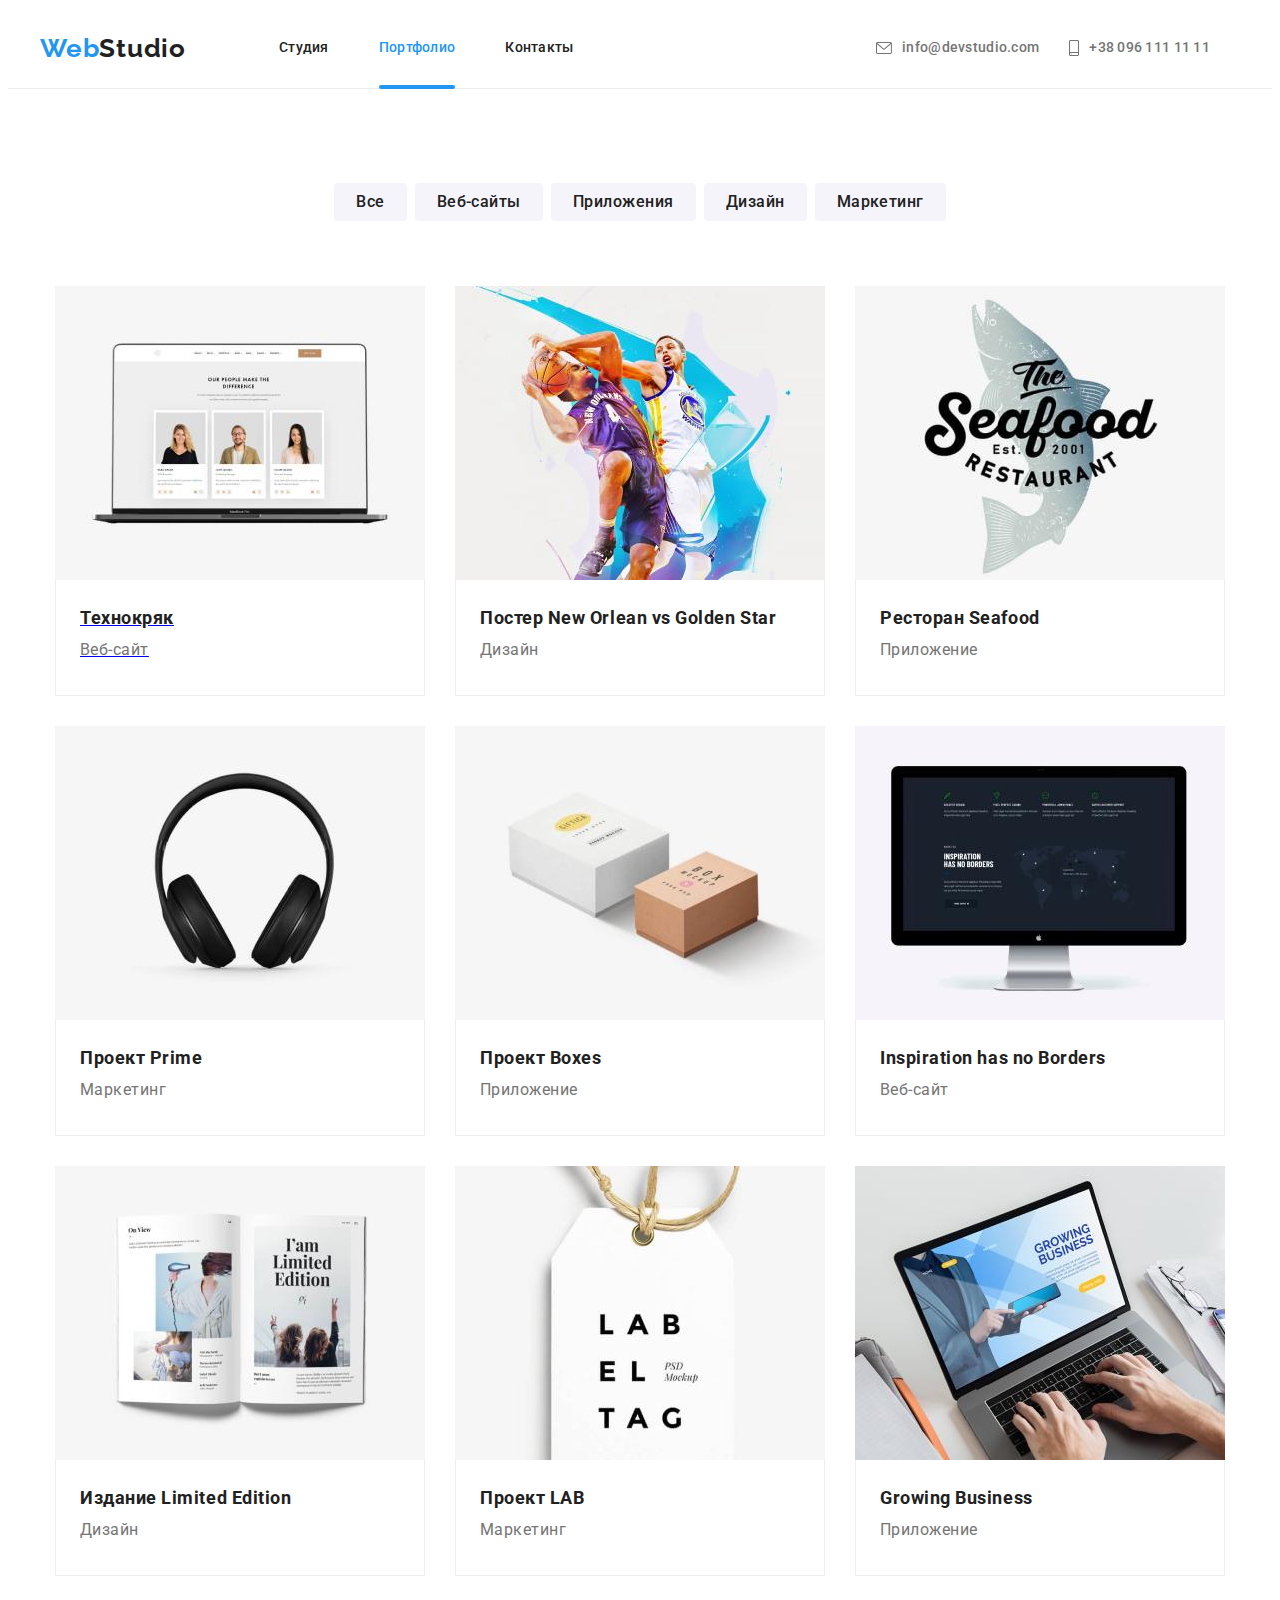
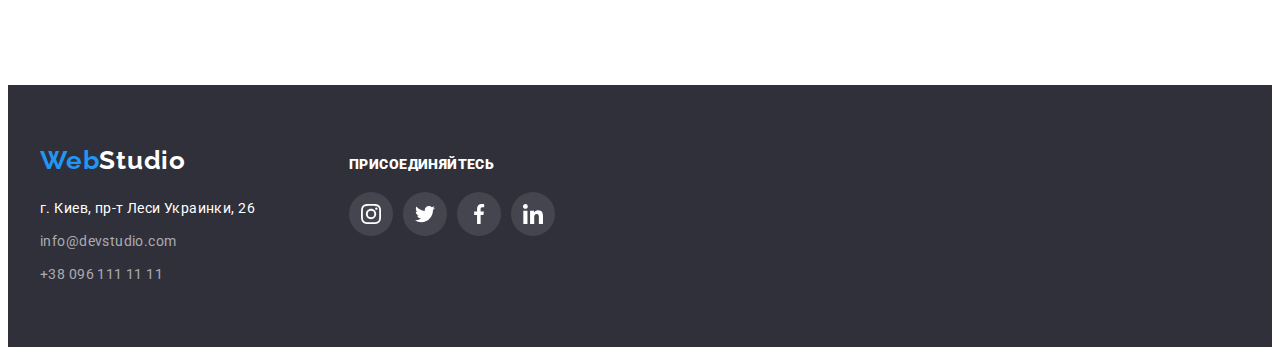
==== portfolio.html @ 059f2877 "Initial commit" ====
<!DOCTYPE html>
<html lang="ru">
  <head>
    <meta charset="UTF-8" />
    <meta http-equiv="X-UA-Compatible" content="IE=edge" />
    <meta name="viewport" content="width=device-width, initial-scale=1.0" />
    <title>WebStudio. Эффективные решения для Вашего бизнеса.</title>
    <!-- FONTS -->
    <link rel="preconnect" href="https://fonts.googleapis.com" />
    <link rel="preconnect" href="https://fonts.gstatic.com" crossorigin />
    <link
      href="https://fonts.googleapis.com/css2?family=Raleway:wght@700&family=Roboto:wght@400;500;700;900&display=swap"
      rel="stylesheet"
    />
    <!-- norm styles -->
    <link
      rel="stylesheet"
      href="https://cdnjs.cloudflare.com/ajax/libs/modern-normalize/1.1.0/modern-normalize.min.css"
      integrity="sha512-wpPYUAdjBVSE4KJnH1VR1HeZfpl1ub8YT/NKx4PuQ5NmX2tKuGu6U/JRp5y+Y8XG2tV+wKQpNHVUX03MfMFn9Q=="
      crossorigin="anonymous"
      referrerpolicy="no-referrer"
    />
    <!-- end norm styles -->
    <!-- styles -->
    <link href="styles.css" rel="stylesheet" />
  </head>
  <body>
    <!-- HEADER -->
    <header class="header-bord">
      <div class="container header-container">
        <nav class="header-container">
          <a class="link logo" href="index.html"
            >Web<span class="clr-logo-header">Studio</span></a
          >
          <ul class="list nav-header">
            <li class="header-nav-item">
              <a class="header-link link" href="index.html">Студия</a>
            </li>
            <li class="header-nav-item">
              <a class="current-link link" href="./portfolio.html">Портфолио</a>
            </li>
            <li class="header-nav-item">
              <a class="header-link link" href="">Контакты</a>
            </li>
          </ul>
        </nav>
        <ul class="list nav-header header-contakt-list">
          <li class="header-cont-item">
            <a
              class="header-link link header-contact-link"
              href="mailto:info@devstudio.com"
              ><svg class="head-cont-icon" width="16" height="12">
                <use href="./images/img-icons/icons.svg#icon-mail"></use></svg
              >info@devstudio.com</a
            >
          </li>
          <li class="header-cont-item">
            <a
              class="header-link link header-contact-link"
              href="tel:+380961111111"
              ><svg class="head-cont-icon" width="10" height="16">
                <use href="./images/img-icons/icons.svg#icon-tel"></use></svg
              >+38 096 111 11 11</a
            >
          </li>
        </ul>
      </div>
    </header>
    <!-- MAIN -->
    <main>
      <section class="section">
        <div class="container">
          <h1 hidden>Портфолио студии</h1>
          <ul class="list list-pfolio">
            <li class="list-pfolio-item">
              <button type="button" class="btn-pfolio btn-pfoliotxt">
                Все
              </button>
            </li>
            <li class="list-pfolio-item">
              <button type="button" class="btn-pfolio btn-pfoliotxt">
                Веб-сайты
              </button>
            </li>
            <li class="list-pfolio-item">
              <button type="button" class="btn-pfolio btn-pfoliotxt">
                Приложения
              </button>
            </li>
            <li class="list-pfolio-item">
              <button type="button" class="btn-pfolio btn-pfoliotxt">
                Дизайн
              </button>
            </li>
            <li class="list-pfolio-item">
              <button type="button" class="btn-pfolio btn-pfoliotxt">
                Маркетинг
              </button>
            </li>
          </ul>
          <ul class="list link card-set">
            <li class="card-set-item">
              <a class="pfolio-card" href="#">
                <div class="pfolio-card-thumb">
                  <img
                    src="./images/img-portfolio/img-port-1.jpg"
                    alt="Открытый ноутбук"
                    width="370"
                    height="294"
                  />
                  <div class="pfolio-card-overlay">
                    <p class="pfolio-card-overlay-txt">
                      Ресурс предлагает комплексные предложения с разным уровнем
                      функционала и сервисов. Все это позволит посетителю
                      получить исчерпывающие сведения о компании или частном
                      лице.
                    </p>
                  </div>
                </div>
                <div class="pfolio-card-txt">
                  <h2 class="pfolio-header">Технокряк</h2>
                  <p class="seconadry-txt">Веб-сайт</p>
                </div>
              </a>
            </li>
            <li class="card-set-item">
              <a class="pfolio-cardlink link" href="#"
                ><img
                  src="./images/img-portfolio/img-port-2.jpg"
                  alt="Баскетболисты"
                  width="370"
                  height="294"
                />
                <div class="pfolio-card-txt">
                  <h2 class="pfolio-header">
                    Постер New Orlean vs Golden Star
                  </h2>
                  <p class="seconadry-txt">Дизайн</p>
                </div></a
              >
            </li>
            <li class="card-set-item">
              <a class="pfolio-cardlink link" href="#"
                ><img
                  src="./images/img-portfolio/img-port-3.jpg"
                  alt="Логотип рыбного ресторана"
                  width="370"
                  height="294"
                />
                <div class="pfolio-card-txt">
                  <h2 class="pfolio-header">Ресторан Seafood</h2>
                  <p class="seconadry-txt">Приложение</p>
                </div></a
              >
            </li>
            <li class="card-set-item">
              <a class="pfolio-cardlink link" href="#"
                ><img
                  src="./images/img-portfolio/img-port-4.jpg"
                  alt="Наушники"
                  width="370"
                  height="294"
                />
                <div class="pfolio-card-txt">
                  <h2 class="pfolio-header">Проект Prime</h2>
                  <p class="seconadry-txt">Маркетинг</p>
                </div></a
              >
            </li>
            <li class="card-set-item">
              <a class="pfolio-cardlink link" href="#"
                ><img
                  src="./images/img-portfolio/img-port-5.jpg"
                  alt="Небольшие коробки"
                  width="370"
                  height="294"
                />
                <div class="pfolio-card-txt">
                  <h2 class="pfolio-header">Проект Boxes</h2>
                  <p class="seconadry-txt">Приложение</p>
                </div></a
              >
            </li>
            <li class="card-set-item">
              <a class="pfolio-cardlink link" href="#"
                ><img
                  src="./images/img-portfolio/img-port-6.jpg"
                  alt="Монитор"
                  width="370"
                  height="294"
                />
                <div class="pfolio-card-txt">
                  <h2 class="pfolio-header">Inspiration has no Borders</h2>
                  <p class="seconadry-txt">Веб-сайт</p>
                </div></a
              >
            </li>
            <li class="card-set-item">
              <a class="pfolio-cardlink link" href="#"
                ><img
                  src="./images/img-portfolio/img-port-7.jpg"
                  alt="Открытая книга"
                  width="370"
                  height="294"
                />
                <div class="pfolio-card-txt">
                  <h2 class="pfolio-header">Издание Limited Edition</h2>
                  <p class="seconadry-txt">Дизайн</p>
                </div></a
              >
            </li>
            <li class="card-set-item">
              <a class="pfolio-cardlink link" href="#"
                ><img
                  src="./images/img-portfolio/img-port-8.jpg"
                  alt="Лейба"
                  width="370"
                  height="294"
                />
                <div class="pfolio-card-txt">
                  <h2 class="pfolio-header">Проект LAB</h2>
                  <p class="seconadry-txt">Маркетинг</p>
                </div></a
              >
            </li>
            <li class="card-set-item">
              <a class="pfolio-cardlink link" href="#"
                ><img
                  src="./images/img-portfolio/img-port-9.jpg"
                  alt="Руки набирающие текст на клавиауре ноутбука"
                  width="370"
                  height="294"
                />
                <div class="pfolio-card-txt">
                  <h2 class="pfolio-header">Growing Business</h2>
                  <p class="seconadry-txt">Приложение</p>
                </div></a
              >
            </li>
          </ul>
        </div>
      </section>
    </main>
    <!-- FOOTER -->
    <footer class="footer">
      <div class="container-footer">
        <div class="footer-address">
          <a class="link logo" href="index.html"
            >Web<span class="clr-logo-footer">Studio</span></a
          >
          <address class="adress">
            <ul class="list">
              <li class="foot-item">
                <a
                  class="footer-linkadres link"
                  href="https://goo.gl/maps/7GUnQoi994wAS5BG8"
                  target="_blank"
                  rel="noopener noreferrer"
                  >г. Киев, пр-т Леси Украинки, 26</a
                >
              </li>
              <li class="foot-item">
                <a class="footer-linkcont link" href="mailto:info@devstudio.com"
                  >info@devstudio.com</a
                >
              </li>
              <li class="foot-item">
                <a class="footer-linkcont link" href="tel:+380961111111"
                  >+38 096 111 11 11</a
                >
              </li>
            </ul>
          </address>
        </div>
        <div>
          <p class="foot-title-join"><strong>присоединяйтесь</strong></p>
          <ul class="list social-media">
            <li class="social-media-footlist">
              <a
                class="social-media-footlink"
                href=""
                target="_blank"
                rel="noopener noreferrer"
                aria-label="instagram"
              >
                <svg class="social-media-icon" width="20" height="20">
                  <use href="./images/img-icons/icons.svg#icon-instagram"></use>
                </svg>
              </a>
            </li>
            <li class="social-media-footlist">
              <a
                class="social-media-footlink"
                href=""
                target="_blank"
                rel="noopener noreferrer"
                aria-label="twitter"
              >
                <svg class="social-media-icon" width="20" height="20">
                  <use href="./images/img-icons/icons.svg#icon-twitter"></use>
                </svg>
              </a>
            </li>
            <li class="social-media-footlist">
              <a
                class="social-media-footlink"
                href=""
                target="_blank"
                rel="noopener noreferrer"
                aria-label="facebook"
              >
                <svg class="social-media-icon" width="20" height="20">
                  <use href="./images/img-icons/icons.svg#icon-facebook"></use>
                </svg>
              </a>
            </li>
            <li class="social-media-footlist">
              <a
                class="social-media-footlink"
                href=""
                target="_blank"
                rel="noopener noreferrer"
                aria-label="linkedin"
              >
                <svg class="social-media-icon" width="20" height="20">
                  <use href="./images/img-icons/icons.svg#icon-linkedin"></use>
                </svg>
              </a>
            </li>
          </ul>
        </div>
      </div>
    </footer>
  </body>
</html>
---- styles.css ----
:root {
  /* fonts */
  --main-font: "Roboto";
  --secondary-font: "Raleway";
  /* text-colors */
  --brand-color: #2196f3;
  --main-textcolor: #757575;
  --header-textcolor: #212121;
  /* bg-colors */
  --main-bgcolor: #e5e5e5;
  --secondary-bgcolor: #2f303a;
  --add-color: #f5f4fa;
  --about-overlay-bg: rgba(47, 48, 58, 0.8);
  /* others */
  --white-clr: #ffffff;
  --items: 3;
  --indent: 30px;
  --borderclr: #eeeeee;
  --border-head-clr: #ececec;
  --brdr-logo-clients: #afb1b8;
  --transition-timing-func: cubic-bezier(0.4, 0, 0.2, 1);
}
body {
  font-family: var(--main-font), sans-serif;
  font-size: 14px;
  line-height: 1.71;
  letter-spacing: 0.03em;
  color: var(--main-textcolor);
}
/* common styles start */
.section {
  padding-bottom: 94px;
  padding-top: 94px;
}
.card-set {
  display: flex;
  flex-wrap: wrap;
  margin-left: 0;
  margin-right: 0;
}
.card-set-item {
  flex-basis: calc((100% - var(--indent) * var(--items)) / var(--items));
  margin: calc(var(--indent) / 2);
}
.container {
  width: 1200px;
  padding-left: 15px;
  padding-right: 15px;
  margin-left: auto;
  margin-right: auto;
}
.container-footer {
  display: flex;
  align-items: baseline;
  width: 1200px;
  padding-left: 15px;
  padding-right: 15px;
  margin-left: auto;
  margin-right: auto;
}
h1,
h2,
h3,
h4,
p {
  margin: 0;
}
img {
  display: block;
  max-width: 100%;
  height: auto;
}
.link {
  text-decoration: none;
}
.list {
  list-style: none;
  margin: 0;
  padding: 0;
}
/* common styles end */
/* header section */
.header-bord {
  border-bottom: 1px solid var(--border-head-clr);
}
.header-container {
  display: flex;
  align-items: center;
}
.nav-header {
  display: flex;
}
.header-nav-item {
  display: flex;
  align-items: center;
  position: relative;
}
.header-link {
  display: flex;
  align-items: center;
  padding: 32px 0 32px 0;
  font-weight: 500;
  font-size: 14px;
  line-height: 1.14;
  letter-spacing: 0.02em;
  color: var(--header-textcolor);
  transition: color 250ms var(--transition-timing-func);
}
.current-link {
  display: block;
  padding-top: 32px;
  padding-bottom: 32px;
  font-weight: 500;
  font-size: 14px;
  line-height: 1.14;
  letter-spacing: 0.02em;
  color: var(--brand-color);
  background-color: var(--white-clr);
  transition: color 250ms var(--transition-timing-func);
}
.current-link::after {
  content: "";
  position: absolute;
  left: 0;
  bottom: -1px;
  width: 100%;
  height: 4px;
  background: var(--brand-color);
  border-radius: 2px;
}
.header-link::after {
  content: "";
  position: absolute;
  left: 0;
  bottom: -1px;
  width: 100%;
  height: 4px;
  background: var(--brand-color);
  border-radius: 2px;
  opacity: 0;
  transition: color 250ms var(--transition-timing-func);
}
.header-link:hover::after,
.header-link:focus {
  color: var(--brand-color);
  opacity: 1;
  transition: color 250ms var(--transition-timing-func);
}
.header-contakt-list {
  display: flex;
  margin-left: auto;
}
.header-contact-link {
  color: var(--main-textcolor);
}
.header-nav-item:not(:last-child) {
  justify-content: center;
  margin-right: 50px;
}
.header-cont-item {
  display: flex;
  align-items: center;
  margin-right: 30px;
}
.head-cont-icon {
  fill: currentColor;
  margin-right: 10px;
}
.clr-logo-header {
  color: var(--header-textcolor);
}
.clr-logo-footer {
  color: var(--white-clr);
}
.overlay {
  max-width: 1600px;
  height: 600px;
  margin: 0 auto;
  background-image: linear-gradient(
      to right,
      rgba(47, 48, 58, 0.4),
      rgba(47, 48, 58, 0.4)
    ),
    url(./images/img-banner.jpg);
  background-repeat: no-repeat;
  background-size: cover;
  background-position: center;
}
.btn {
  cursor: pointer;
  background-color: var(--brand-color);
  color: var(--white-clr);
  box-shadow: 0px 4px 4px rgba(0, 0, 0, 0.15);
  border-radius: 4px;
  font-weight: 700;
  font-size: 16px;
  line-height: 1.88;
  letter-spacing: 0.06em;
  padding: 10px 32px;
  margin-top: 30px;
  border: none;
}
.banner-main {
  font-family: var(--main-font);
  padding-top: 200px;
  padding-bottom: 200px;
  text-align: center;
  background-color: var(--secondary-bgcolor);
}
.banner-title {
  font-family: var(--main-font);
  color: var(--add-color);
  margin: 0 auto;
  width: 696px;
  font-weight: 900;
  font-size: 44px;
  line-height: 1.36;
  letter-spacing: 0.06em;
  text-transform: uppercase;
}
.header-main {
  font-weight: 700;
  font-size: 36px;
  line-height: 1.16;
  text-align: center;
  letter-spacing: 0.03em;
  color: var(--header-textcolor);
  margin-bottom: 50px;
}
.header-secondary {
  font-weight: 700;
  font-size: 14px;
  line-height: 1.14;
  letter-spacing: 0.03em;
  text-transform: uppercase;
  color: var(--header-textcolor);
  margin-bottom: 10px;
}
.p-header-secondary {
  line-height: 1.71;
}
.card-team-item {
  margin-right: 30px;
  box-shadow: 0px 1px 3px rgba(0, 0, 0, 0.12), 0px 1px 1px rgba(0, 0, 0, 0.14),
    0px 2px 1px rgba(0, 0, 0, 0.2);
  border-radius: 0px 0px 4px 4px;
}
.card-team-item:nth-child(4n) {
  margin-right: 0;
}
.team-card {
  background-color: var(--white-clr);
  padding: 30px 0 30px 0;
  text-align: center;
}
.pfolio-card-txt {
  border: 1px solid var(--borderclr);
  border-top: none;
  padding: 20px 24px 20px 24px;
}
.name {
  font-weight: 500;
  font-size: 16px;
  line-height: 1.19;
  letter-spacing: 0.03em;
  color: var(--header-textcolor);
  margin-bottom: 10px;
}
.seconadry-txt {
  font-size: 16px;
  line-height: 1.19;
  letter-spacing: 0.03em;
  color: var(--main-textcolor);
  margin-bottom: 16px;
}
.pfolio-header {
  font-weight: 700;
  font-size: 18px;
  line-height: 2;
  letter-spacing: 0.03em;
  margin-bottom: 4px;
  color: var(--header-textcolor);
}
.cont-studio-skills {
  display: flex;
}
.skills-list {
  display: flex;
}
.skills-list-item {
  flex-basis: 270px;
}
.skills-list-item:not(:last-child) {
  margin-right: 30px;
}
.skills-list-item::before {
  display: flex;
  content: "";
  height: 120px;
  background-size: 70px;
  background-repeat: no-repeat;
  background-position: center;
  background-color: var(--add-color);
  border-radius: 4px;
  margin-bottom: 30px;
}
.icon-antenna::before {
  background-image: url(./images/img-icons/icon-antenna.svg);
}
.icon-time::before {
  background-image: url(./images/img-icons/icon-clock.svg);
}
.icon-planning::before {
  background-image: url(./images/img-icons/icon-diagram.svg);
}
.icon-technology::before {
  background-image: url(./images/img-icons/icon-astronaut\ .svg);
}
.cont-about {
  display: flex;
}
.sec-about {
  padding-top: 0;
}
.cont-about-item {
  position: relative;
}
.cont-about-item:not(:last-child) {
  margin-right: 30px;
}
.cont-about-overlay {
  position: absolute;
  right: 0;
  bottom: 0;
  display: flex;
  justify-content: center;
  align-items: center;
  width: 100%;
  height: 23.8%;
  background: var(--about-overlay-bg);
  font-weight: 700;
  line-height: 1.14;
  text-transform: uppercase;
  color: var(--white-clr);
}
.section-ourteam {
  background-color: var(--add-color);
}
.social-media {
  display: flex;
  justify-content: center;
}
.social-media-link {
  display: flex;
  justify-content: center;
  align-items: center;
  width: 44px;
  height: 44px;
  border-radius: 50px;
  color: var(--brdr-logo-clients);
  transition: background-color 250ms var(--transition-timing-func),
    color 250ms var(--transition-timing-func);
}
.social-media-list:not(:last-child) {
  margin-right: 10px;
}
.social-media-link:hover,
.social-media-link:focus {
  color: var(--white-clr);
  background-color: var(--brand-color);
}
.social-media-icon {
  fill: currentColor;
}
.list-logo-clients {
  --items: 6;
  display: flex;
  margin: 0 0 0 0;
}
.sec-clients-link {
  display: flex;
  justify-content: center;
  align-items: center;
  width: 170px;
  height: 92px;
  border: 1px solid;
  color: var(--brdr-logo-clients);
  border-color: var(--brdr-logo-clients);
  border-radius: 4px;
  transition: border-color 250ms var(--transition-timing-func),
    color 250ms var(--transition-timing-func);
}
.sec-clients-link:hover,
.sec-clients-link:focus {
  color: var(--brand-color);
  border-color: var(--brand-color);
}
.sec-clients-icon {
  fill: currentColor;
}
/* footer */
footer {
  display: flex;
  background-color: var(--secondary-bgcolor);
  padding-top: 60px;
  padding-bottom: 60px;
}
.footer-linkadres {
  color: var(--white-clr);
  font-size: 14px;
  line-height: 1.71;
  letter-spacing: 0.03em;
}
.foot-item:not(:last-child) {
  margin-bottom: 9px;
}
.footer-linkadres:hover,
.footer-linkadres:focus {
  color: var(--brand-color);
}
.footer-linkcont {
  color: rgba(255, 255, 255, 0.6);
  font-size: 14px;
  line-height: 1.71;
  letter-spacing: 0.03em;
}
.footer-linkcont:hover,
.footer-linkcont:focus {
  color: var(--brand-color);
}
.adress {
  font-style: normal;
  margin-top: 20px;
}
.logo {
  font-family: var(--secondary-font);
  font-weight: 700;
  font-size: 26px;
  line-height: 1.19;
  letter-spacing: 0.03em;
  color: var(--brand-color);
  margin-right: 93px;
}
.footer-address {
  margin-right: 70px;
}
.foot-title-join {
  font-family: var(--main-font);
  font-weight: 700;
  line-height: 1.17;
  color: var(--white-clr);
  text-transform: uppercase;
  margin-bottom: 20px;
}
/* foot social miedia */
.social-media-footlink {
  display: flex;
  justify-content: center;
  align-items: center;
  width: 44px;
  height: 44px;
  border-radius: 50px;
  color: var(--white-clr);
  background-color: rgba(255, 255, 255, 0.1);
  transition: background-color 250ms var(--transition-timing-func);
}
.social-media-footlist:not(:last-child) {
  margin-right: 10px;
}
.social-media-footlink:hover,
.social-media-footlink:focus {
  background-color: var(--brand-color);
}
.social-media-icon {
  fill: currentColor;
}

/* portfolio */
.btn-pfolio {
  border: none;
  border-radius: 4px;
  background-color: var(--add-color);
  transition: background-color 250ms var(--transition-timing-func),
    color 250ms var(--transition-timing-func),
    box-shadow 250ms var(--transition-timing-func);
}
.btn-pfolio:hover,
.btn-pfolio:focus {
  color: var(--white-clr);
  background-color: var(--brand-color);
  box-shadow: 0px 3px 1px rgba(0, 0, 0, 0.1), 0px 1px 2px rgba(0, 0, 0, 0.08),
    0px 2px 2px rgba(0, 0, 0, 0.12);
  border-radius: 4px;
}
.pfolio-card-overlay {
  position: absolute;
  top: 0;
  left: 0;
  width: 100%;
  height: 100%;
  content: "";
  background-color: rgba(33, 150, 243, 0.9);
  transform: translateY(101%);
  transition: transform 250ms var(--transition-timing-func);
}
.pfolio-card-thumb {
  position: relative;
  overflow: hidden;
}
.pfolio-card-overlay-txt {
  font-size: 18px;
  line-height: 1.56;
  color: var(--white-clr);
  padding: 63px 24px;
}
.list-pfolio {
  display: flex;
  justify-content: center;
  margin-bottom: 50px;
}
.pfolio-cardlink {
  display: block;
}
.pfolio-cardlink:hover,
.pfolio-cardlink:focus {
  box-shadow: 0px 3px 1px rgba(0, 0, 0, 0.1), 0px 1px 2px rgba(0, 0, 0, 0.08),
    0px 2px 2px rgba(0, 0, 0, 0.12);
}
.list-pfolio-item:not(:last-child) {
  margin-right: 8px;
}
.btn-pfoliotxt {
  font-family: var(--main-font);
  font-weight: 500;
  font-size: 16px;
  line-height: 1.62;
  text-align: center;
  letter-spacing: 0.03em;
  color: var(--header-textcolor);
  padding: 6px 22px 6px 22px;
}
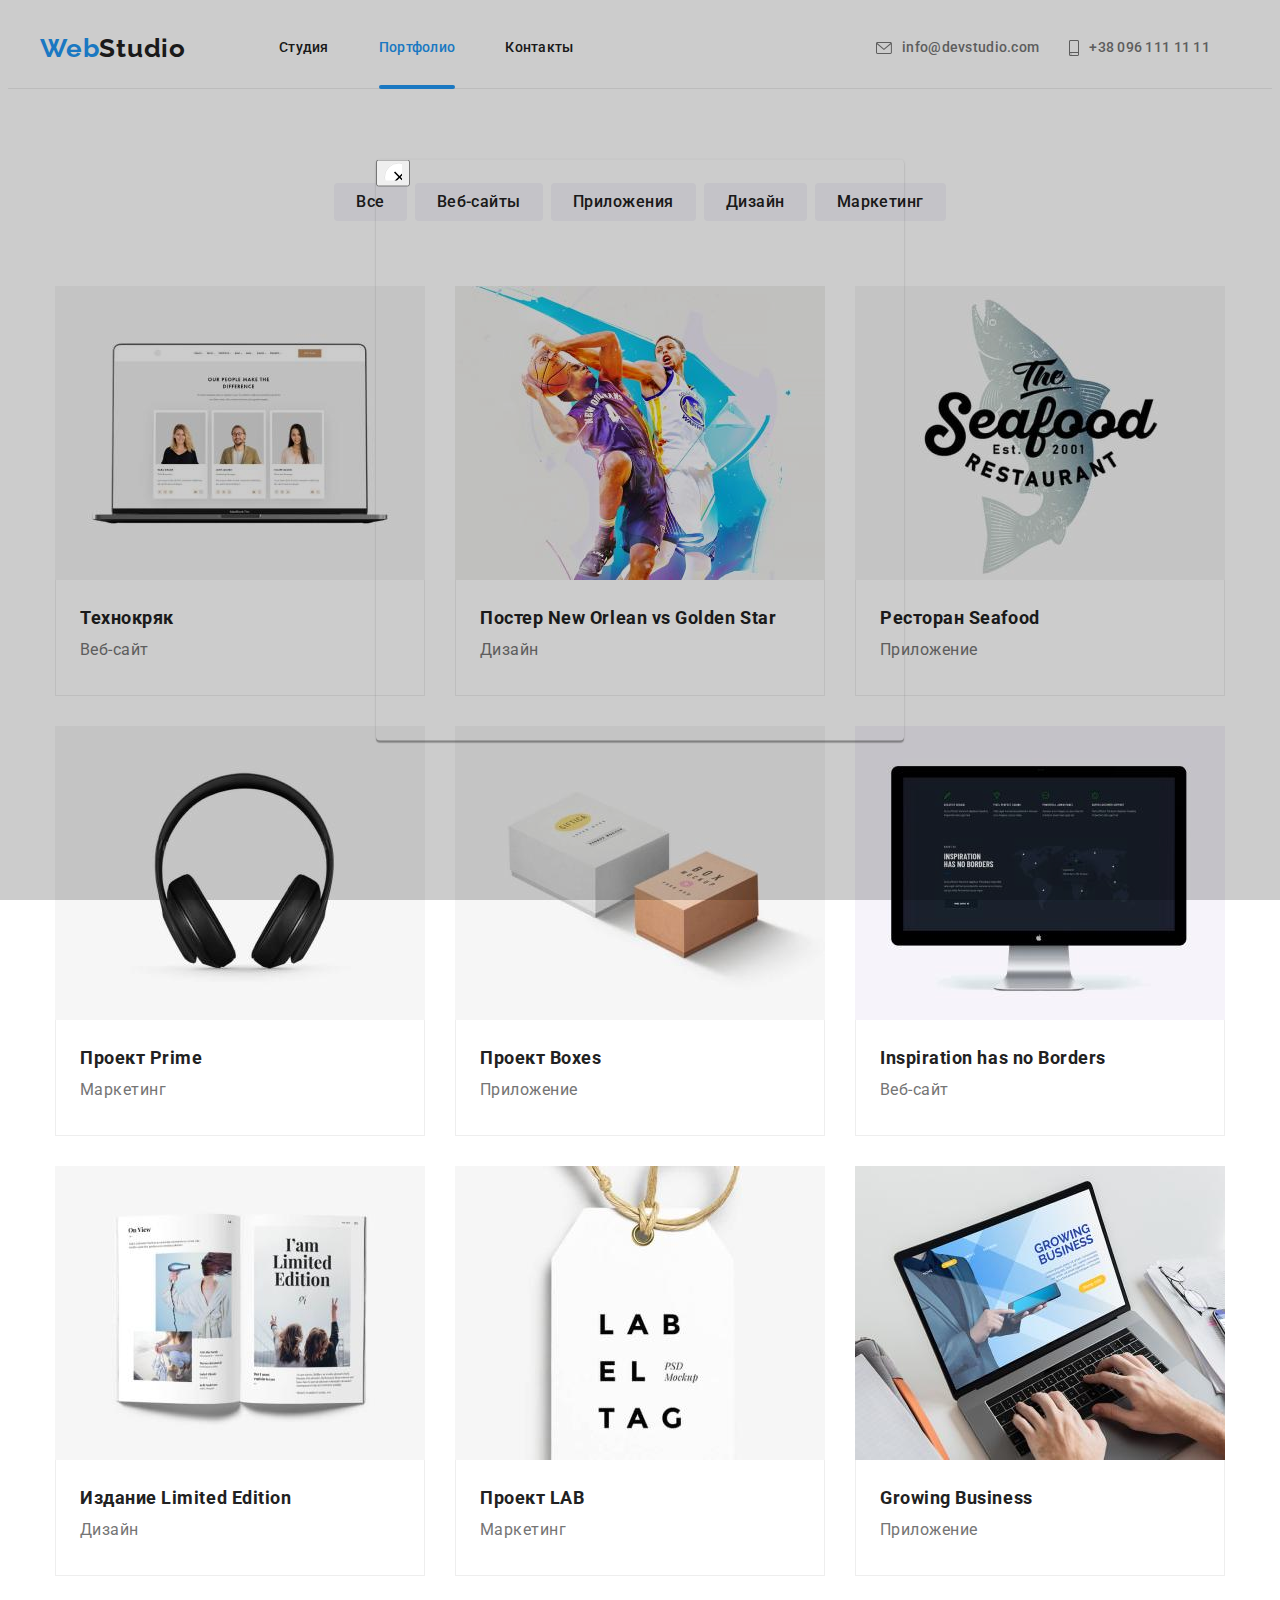
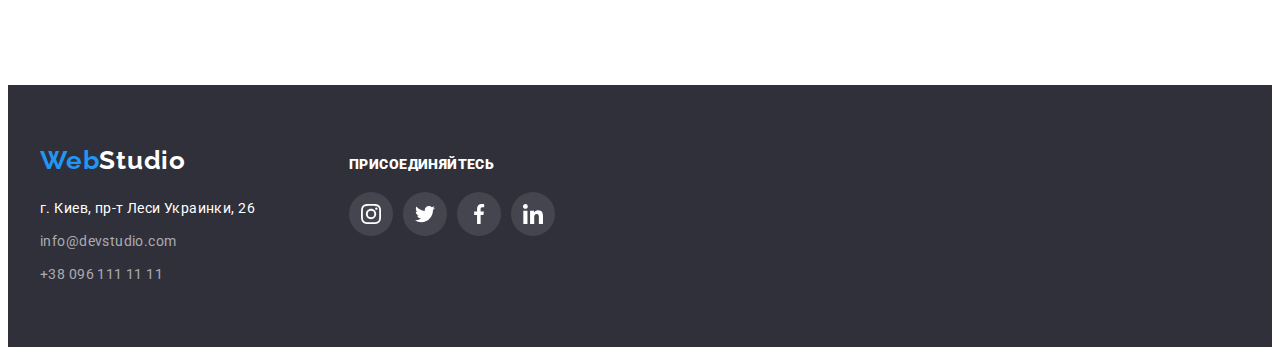
==== commit 940bba0a: "hw5-1" ====
--- a/portfolio.html
+++ b/portfolio.html
@@ -70,7 +70,7 @@
     <main>
       <section class="section">
         <div class="container">
-          <h1 hidden>Портфолио студии</h1>
+          <h1 class="visual-hidden">Портфолио студии</h1>
           <ul class="list list-pfolio">
             <li class="list-pfolio-item">
               <button type="button" class="btn-pfolio btn-pfoliotxt">
@@ -99,17 +99,17 @@
             </li>
           </ul>
           <ul class="list link card-set">
-            <li class="card-set-item">
-              <a class="pfolio-card" href="#">
+            <li class="card-set-item pfolio-item">
+              <a class="pfolio-cardlink link" href="#">
                 <div class="pfolio-card-thumb">
                   <img
                     src="./images/img-portfolio/img-port-1.jpg"
-                    alt="Открытый ноутбук"
+                    alt="Экран ноутбука"
                     width="370"
                     height="294"
                   />
                   <div class="pfolio-card-overlay">
-                    <p class="pfolio-card-overlay-txt">
+                    <p class="pfolio-card-desc">
                       Ресурс предлагает комплексные предложения с разным уровнем
                       функционала и сервисов. Все это позволит посетителю
                       получить исчерпывающие сведения о компании или частном
@@ -120,8 +120,8 @@
                 <div class="pfolio-card-txt">
                   <h2 class="pfolio-header">Технокряк</h2>
                   <p class="seconadry-txt">Веб-сайт</p>
-                </div>
-              </a>
+                </div></a
+              >
             </li>
             <li class="card-set-item">
               <a class="pfolio-cardlink link" href="#"
@@ -331,5 +331,16 @@
         </div>
       </div>
     </footer>
+    <!-- MODAL WINDOW -->
+    <div class="modal-backdrop">
+      <div class="modal-win">
+        <button class="modal-btn-close" type="button">
+          <svg width="18" height="18">
+            <use href="./images/img-icons/original/modwin-close-btn.svg"></use>
+          </svg>
+        </button>
+      </div>
+    </div>
+    <script src="./js/modal.js"></script>
   </body>
 </html>
--- a/styles.css
+++ b/styles.css
@@ -78,6 +78,9 @@
   margin: 0;
   padding: 0;
 }
+.visual-hidden {
+  display: none;
+}
 /* common styles end */
 /* header section */
 .header-bord {
@@ -140,11 +143,9 @@
   opacity: 0;
   transition: color 250ms var(--transition-timing-func);
 }
-.header-link:hover::after,
+.header-link:hover,
 .header-link:focus {
   color: var(--brand-color);
-  opacity: 1;
-  transition: color 250ms var(--transition-timing-func);
 }
 .header-contakt-list {
   display: flex;
@@ -496,23 +497,32 @@
   position: absolute;
   top: 0;
   left: 0;
+  display: flex;
+  align-items: center;
+  justify-content: center;
   width: 100%;
   height: 100%;
-  content: "";
   background-color: rgba(33, 150, 243, 0.9);
   transform: translateY(101%);
   transition: transform 250ms var(--transition-timing-func);
 }
+.pfolio-card-desc {
+  font-size: 18px;
+  line-height: 1.56;
+  color: var(--white-clr);
+  padding: 63px 24px;
+}
+.pfolio-item {
+  position: relative;
+  overflow: hidden;
+}
+.pfolio-item:hover .pfolio-card-overlay {
+  transform: translateY(0);
+}
 .pfolio-card-thumb {
   position: relative;
   overflow: hidden;
 }
-.pfolio-card-overlay-txt {
-  font-size: 18px;
-  line-height: 1.56;
-  color: var(--white-clr);
-  padding: 63px 24px;
-}
 .list-pfolio {
   display: flex;
   justify-content: center;
@@ -520,11 +530,12 @@
 }
 .pfolio-cardlink {
   display: block;
+  transition: box-shadow 250ms var(--transition-timing-func);
 }
 .pfolio-cardlink:hover,
 .pfolio-cardlink:focus {
-  box-shadow: 0px 3px 1px rgba(0, 0, 0, 0.1), 0px 1px 2px rgba(0, 0, 0, 0.08),
-    0px 2px 2px rgba(0, 0, 0, 0.12);
+  box-shadow: 0px 1px 1px rgba(0, 0, 0, 0.12), 0px 4px 4px rgba(0, 0, 0, 0.06),
+    1px 4px 6px rgba(0, 0, 0, 0.16);
 }
 .list-pfolio-item:not(:last-child) {
   margin-right: 8px;
@@ -539,3 +550,26 @@
   color: var(--header-textcolor);
   padding: 6px 22px 6px 22px;
 }
+/* modal window */
+.modal-backdrop {
+  position: fixed;
+  top: 0;
+  left: 0;
+  width: 100%;
+  height: 100%;
+  background: rgba(0, 0, 0, 0.2);
+  transition: opacity 250ms var(--transition-timing-func);
+}
+.modal-win {
+  position: absolute;
+  top: 50%;
+  left: 50%;
+  transform: translate(-50%, -50%) scale(1);
+  width: 528px;
+  height: 581px;
+  background: var(--primary-bgr-color);
+  box-shadow: 0px 1px 3px rgb(0 0 0 / 12%), 0px 1px 1px rgb(0 0 0 / 14%),
+    0px 2px 1px rgb(0 0 0 / 20%);
+  border-radius: 4px;
+  transition: transform 250ms var(--transition-timing-func);
+}
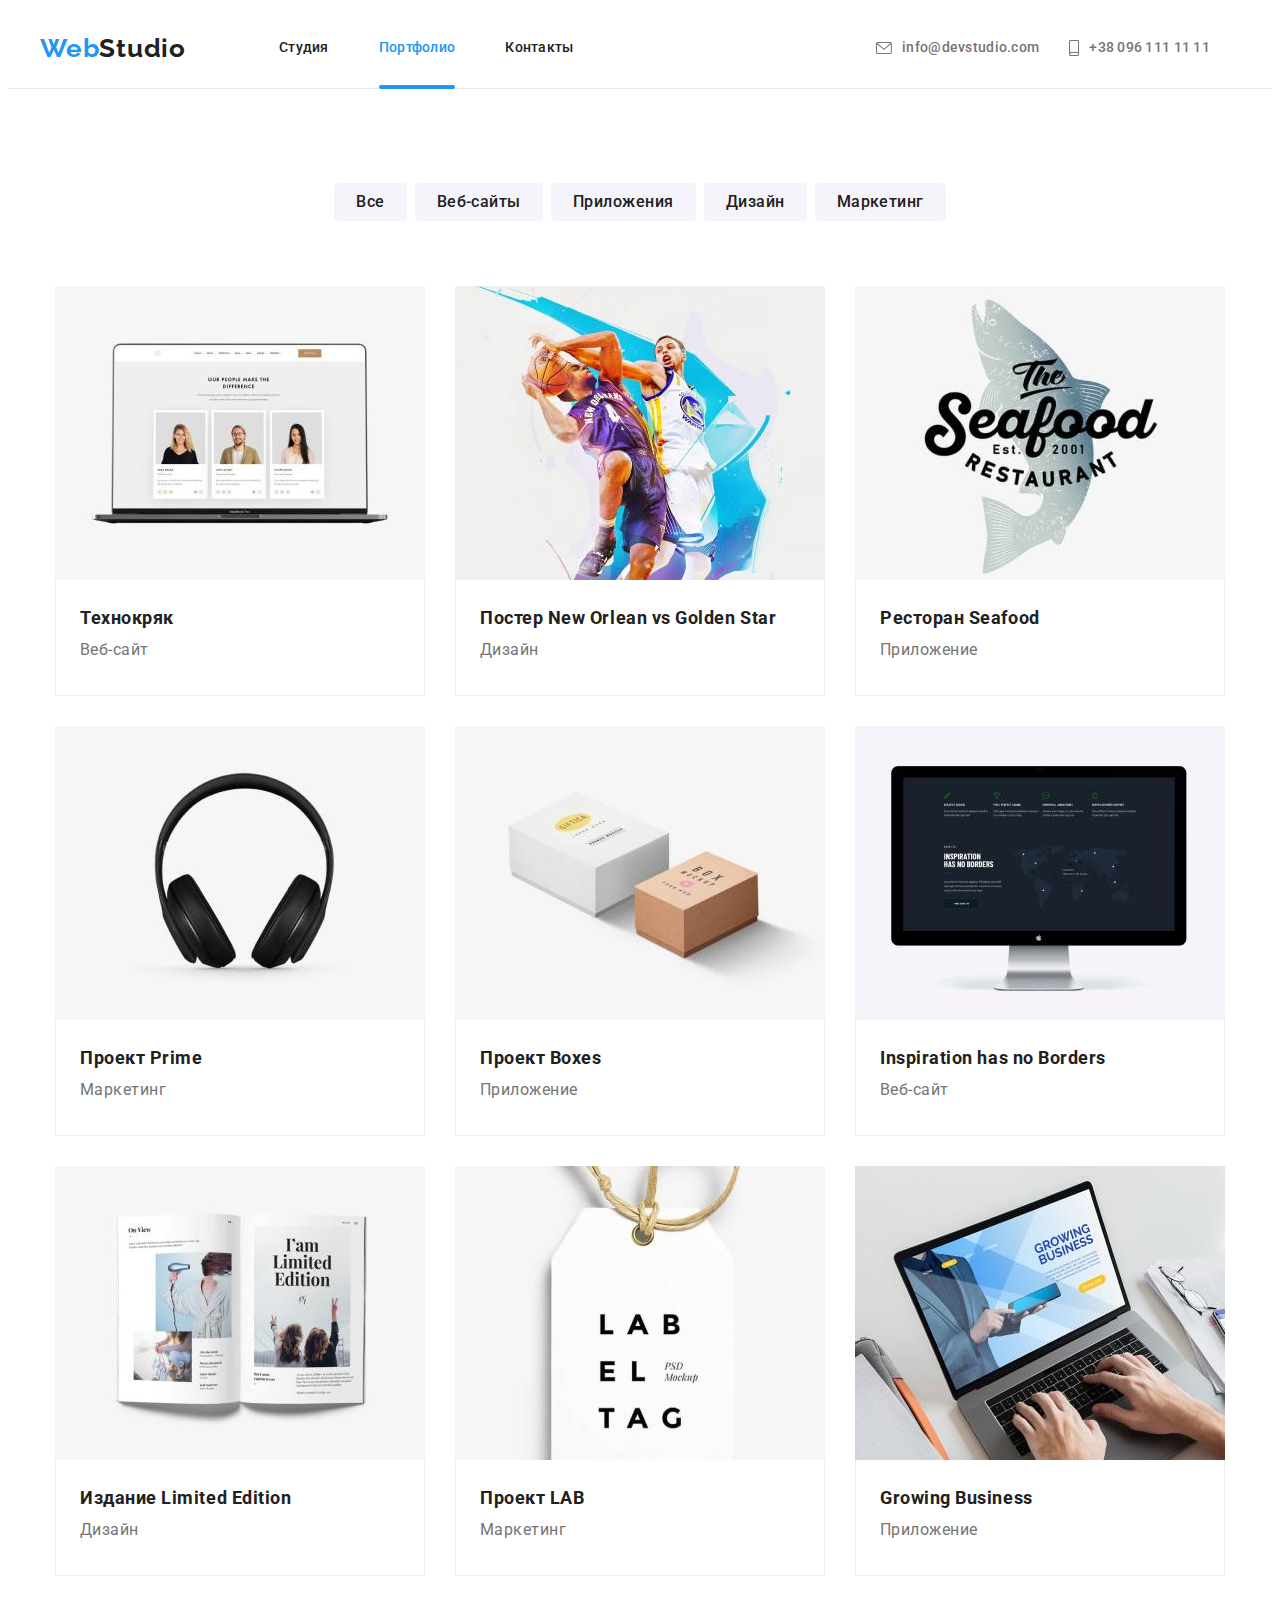
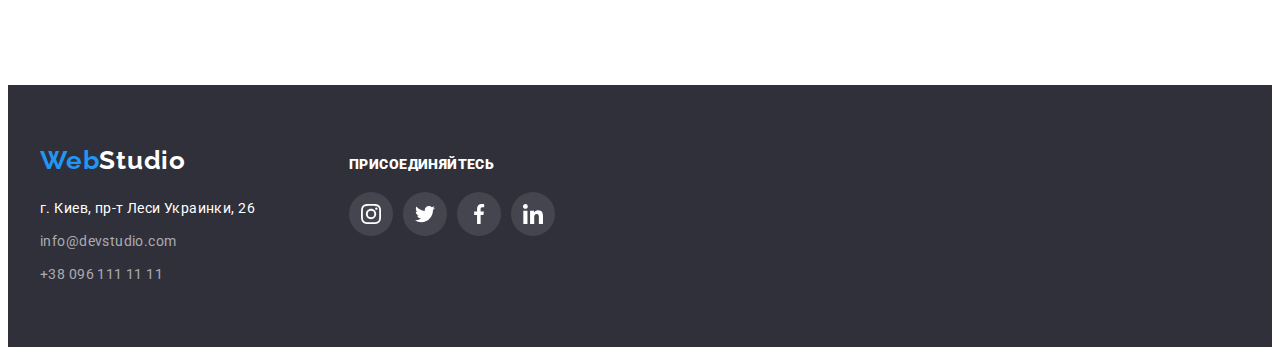
==== commit b03ca82b: "hw5-2" ====
--- a/portfolio.html
+++ b/portfolio.html
@@ -331,16 +331,5 @@
         </div>
       </div>
     </footer>
-    <!-- MODAL WINDOW -->
-    <div class="modal-backdrop">
-      <div class="modal-win">
-        <button class="modal-btn-close" type="button">
-          <svg width="18" height="18">
-            <use href="./images/img-icons/original/modwin-close-btn.svg"></use>
-          </svg>
-        </button>
-      </div>
-    </div>
-    <script src="./js/modal.js"></script>
   </body>
 </html>
--- a/styles.css
+++ b/styles.css
@@ -567,9 +567,24 @@
   transform: translate(-50%, -50%) scale(1);
   width: 528px;
   height: 581px;
-  background: var(--primary-bgr-color);
+  background: var(--white-clr);
   box-shadow: 0px 1px 3px rgb(0 0 0 / 12%), 0px 1px 1px rgb(0 0 0 / 14%),
     0px 2px 1px rgb(0 0 0 / 20%);
   border-radius: 4px;
   transition: transform 250ms var(--transition-timing-func);
 }
+.modal-btn-close {
+  position: absolute;
+  display: flex;
+  justify-content: center;
+  align-items: center;
+  top: 8px;
+  right: 8px;
+  width: 30px;
+  height: 30px;
+  border-radius: 50%;
+  padding: 0;
+  border: 1px solid rgba(0, 0, 0, 0.1);
+  transition: color 250ms var(--transition-timing-func);
+  fill: currentColor;
+}
